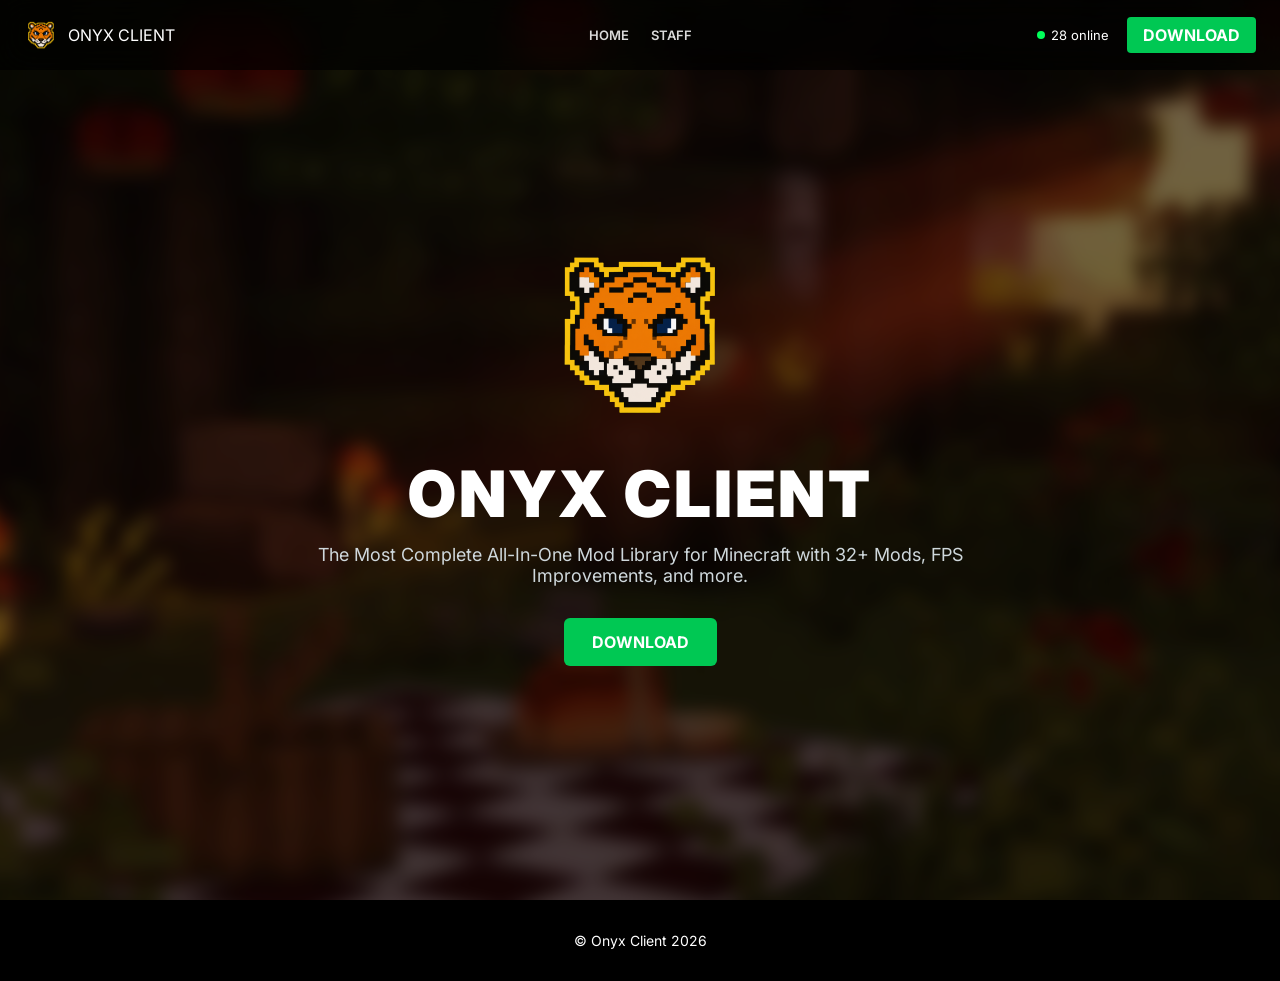
==== index.html @ c6966ba9 "Update index.html" ====
<!DOCTYPE html>
<html lang="en">
<head>
    <meta charset="UTF-8" />
    <meta name="viewport" content="width=device-width, initial-scale=1.0"/>

    <title>ONYX CLIENT</title>

	<link rel="icon" href="/favicon.ico">

    <!-- ✅ FIX: prevent font loading layout shift -->
    <link rel="preconnect" href="https://fonts.googleapis.com">
    <link rel="preconnect" href="https://fonts.gstatic.com" crossorigin>

    <link href="https://fonts.googleapis.com/css2?family=Inter:wght@400;600;700;900&display=swap" rel="stylesheet">
    <link rel="stylesheet" href="style.css" />
</head>
<body>

<header class="topbar">
    <div class="topbar-left">
        <img src="logo.png" class="logo-small-img" alt="Onyx Logo">
        <span class="brand-text">ONYX CLIENT</span>
    </div>

    <nav class="topbar-nav">
        <a href="index.html">HOME</a>
        <a href="staff.html">STAFF</a>
    </nav>

    <div class="topbar-right">
        <div class="online-status">
            <span class="dot"></span>
            <span id="online-count">28 online</span>
        </div>

        <a href="https://mega.gg" class="download-header">
            DOWNLOAD
        </a>
    </div>
</header>

<!-- Burger Menu -->
<div class="burger-menu" id="burgerMenu">
    <a href="index.html">HOME</a>
    <a href="staff.html">STAFF</a>
</div>

<section class="hero">
    <div class="hero-overlay"></div>

    <div class="hero-content">
        <img src="logo.png" class="logo-large-img" alt="Azelux Client Logo">

        <h1>ONYX CLIENT</h1>
        <p class="subtitle">
            The Most Complete All-In-One Mod Library for Minecraft with 32+ Mods, FPS Improvements, and more.
        </p>

        <div class="cta-buttons">
            <a href="https://mega.gg" class="btn download">
                DOWNLOAD
            </a>
        </div>
    </div>
</section>

<script src="script.js"></script>
<footer class="site-footer">
    &copy; Onyx Client 2026
</footer>
</body>
</html>
---- style.css ----
/* ===== RESET ===== */
* {
    margin: 0;
    padding: 0;
    box-sizing: border-box;
}

body {
    font-family: 'Inter', sans-serif;
    background: #000;
    color: #fff;
    overflow-x: hidden;
}

@font-face {
    font-family: "Minecraft";
    src: url("fonts/Minecraft-Regular.otf") format("opentype");
    font-weight: normal;
    font-style: normal;
}

/* ===== HEADER ===== */
.topbar {
    position: fixed;
    top: 0;
    width: 100%;
    height: 70px;
    background: rgba(0, 0, 0, 0.65);
    backdrop-filter: blur(16px);
    -webkit-backdrop-filter: blur(16px);
    display: flex;
    align-items: center;
    padding: 0 24px;
    z-index: 1000;
    justify-content: space-between;
}

/* Left section - logo and brand */
.topbar-left {
    display: flex;
    align-items: center;
    gap: 10px;
    flex: 1;
}

/* Center section - navigation links */
.topbar-nav {
    display: flex;
    gap: 22px;
    justify-content: center;
    flex: 2; /* Takes more space to help centering */
}

.topbar-nav a {
    text-decoration: none;
    color: #fff;
    font-size: 13px;
    font-weight: 600;
    opacity: 0.85;
    white-space: nowrap; /* Prevent text wrapping */
}

.topbar-nav a:hover {
    opacity: 1;
}

/* Right section - online status, download button, menu */
.topbar-right {
    display: flex;
    align-items: center;
    gap: 18px;
    flex: 1;
    justify-content: flex-end;
}

.logo-small-img {
    width: 34px;
    height: 34px;
    display: flex;
    align-items: center;
    justify-content: center;
    font-size: 18px;
}

body.staff-page .hero {
    position: fixed; /* stay behind */
    height: 100%;
    top: 0;
    left: 0;
    width: 100%;
    z-index: 0; /* make sure staff-section is above */
}

body.staff-page .staff-section {
    position: relative;
    z-index: 1; /* above background */
    padding-top: 120px;
}


.online-status {
    display: flex;
    align-items: center;
    gap: 6px;
    font-size: 13px;
}

.dot {
    width: 8px;
    height: 8px;
    background: #00ff5a;
    border-radius: 50%;
}

.download-header {
    background: #00c853;
    border: none;
    color: white;
    font-weight: 700;
    padding: 8px 16px;
    border-radius: 4px;
    cursor: pointer;
    text-decoration: none;
}

.menu-btn {
    font-size: 13px;
    font-weight: 600;
    cursor: pointer;
}

/* ===== HERO ===== */
.hero {
    height: 100vh;
    position: relative; /* ← makes it part of normal flow */
    width: 100%;
    overflow: hidden;
    z-index: 0;
}

.hero::before {
    content: "";
    position: absolute;
    inset: 0;
    background: url("background.png") center / cover no-repeat;
    filter: blur(8px);
    transform: scale(1.1);
    z-index: 0;
}

.hero-overlay {
    position: absolute;
    inset: 0;
    background: rgba(0,0,0,0.55);
    z-index: 1;
}

.hero-content {
    position: relative;
    z-index: 2;
    text-align: center;
    max-width: 800px;
    padding: 0 20px;
    margin: 0 auto;
    height: 100vh;
    display: flex;
    flex-direction: column;
    justify-content: center;
    align-items: center;
}

/* Hide hero content only on staff page */
body.staff-page .hero-content {
    display: none;
}

.logo-large-img {
    width: 200px;
    margin-bottom: 20px;
}

.hero-content h1 {
    font-size: 64px;
    font-weight: 900;
    letter-spacing: 3px;
}

.subtitle {
    margin-top: 12px;
    font-size: 18px;
    color: #cfd8dc;
}

/* ===== CTA ===== */
.cta-buttons {
    margin-top: 32px;
    display: flex;
    justify-content: center;
    gap: 20px;
}

.btn {
    padding: 14px 28px;
    font-size: 16px;
    font-weight: 700;
    border-radius: 6px;
    border: none;
    cursor: pointer;
    text-decoration: none;
    display: inline-block;
}

.btn.download {
    background: #00c853;
    color: white;
}

.btn.config {
    background: #f39c12;
    color: black;
}

/* ===== STAFF SECTION ===== */
.staff-section {
    position: relative;
    z-index: 10; /* Higher z-index to be above hero */
    padding: 120px 24px 60px;
    text-align: center;
    max-width: 1200px;
    margin: 0 auto;
    color: #fff;
    min-height: 100vh;
    display: flex;
    flex-direction: column;
    justify-content: center;
}

.staff-section h2 {
    font-size: 48px;
    font-weight: 900;
    margin-bottom: 40px;
    letter-spacing: 2px;
}

.staff-grid {
    display: grid;
    grid-template-columns: repeat(auto-fit, minmax(180px, 1fr));
    gap: 32px;
}

.staff-card {
    background: rgba(255, 255, 255, 0.05);
    backdrop-filter: blur(12px);
    -webkit-backdrop-filter: blur(12px);
    border-radius: 16px;
    padding: 24px 16px;
    text-align: center;
    transition: transform 0.3s ease, background 0.3s ease, box-shadow 0.3s ease;
    border: 1px solid rgba(255,255,255,0.1);
}

.staff-card:hover {
    transform: translateY(-6px);
    background: rgba(255,255,255,0.08);
    box-shadow: 0 10px 30px rgba(0,0,0,0.3);
}

.staff-card img {
    width: 80px;
    height: 80px;
    border-radius: 50%;
    border: 2px solid rgba(255,255,255,0.3);
    margin-bottom: 12px;
}

.staff-card h3 {
    font-size: 20px;
    font-weight: 700;
    margin-bottom: 4px;
}

.staff-card p {
    font-size: 14px;
    color: #cfd8dc;
}

/* ===== BURGER MENU ===== */
.burger-menu {
    position: fixed;
    top: 70px;
    right: 0;
    width: 260px;
    height: calc(100vh - 70px);
    background: #000;
    display: none;
    flex-direction: column;
    padding: 24px;
    z-index: 1001;
}

.burger-menu a {
    color: white;
    text-decoration: none;
    font-weight: 600;
    margin-bottom: 18px;
    font-size: 14px;
}

.site-footer {
    background-color: #000;      /* Black background */
    color: #fff;                 /* White text */
    text-align: center;          /* Center the text */
    padding: 32px 0;             /* Some vertical spacing */
    font-size: 14px;             /* Small, subtle text */
    position: relative;          /* Ensure it flows naturally */
    z-index: 10;
}


/* ===== RESPONSIVE ===== */
@media (max-width: 1000px) {
    .topbar-nav {
        display: none;
    }
    
    .hero-content h1 {
        font-size: 48px;
    }
    
    .staff-grid {
        grid-template-columns: repeat(auto-fit, minmax(150px, 1fr));
    }
}

@media (max-width: 768px) {
    .hero-content h1 {
        font-size: 36px;
    }
    
    .cta-buttons {
        flex-direction: column;
        gap: 12px;
    }
    
    .staff-section h2 {
        font-size: 36px;
    }
    
    .staff-grid {
        grid-template-columns: 1fr 1fr;
    }
}
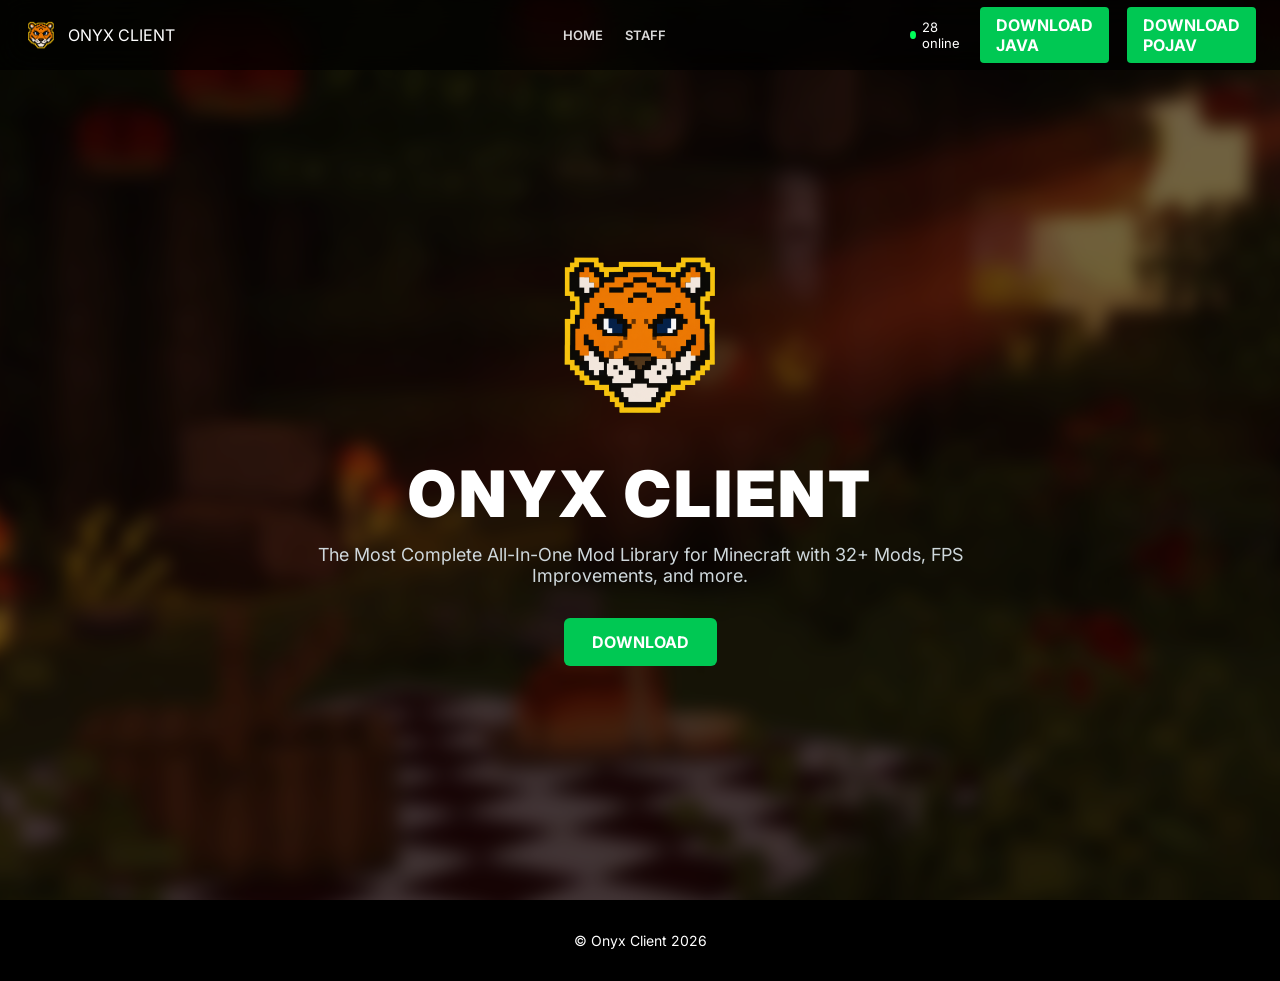
==== commit 9d3e439a: "Update index.html" ====
--- a/index.html
+++ b/index.html
@@ -34,8 +34,11 @@
             <span id="online-count">28 online</span>
         </div>
 
-        <a href="https://mega.gg" class="download-header">
-            DOWNLOAD
+        <a href="https://indisponivel.embreve" class="download-header">
+            DOWNLOAD JAVA
+        </a>
+		 <a href="https://indisponivel.embreve" class="download-header">
+            DOWNLOAD POJAV
         </a>
     </div>
 </header>
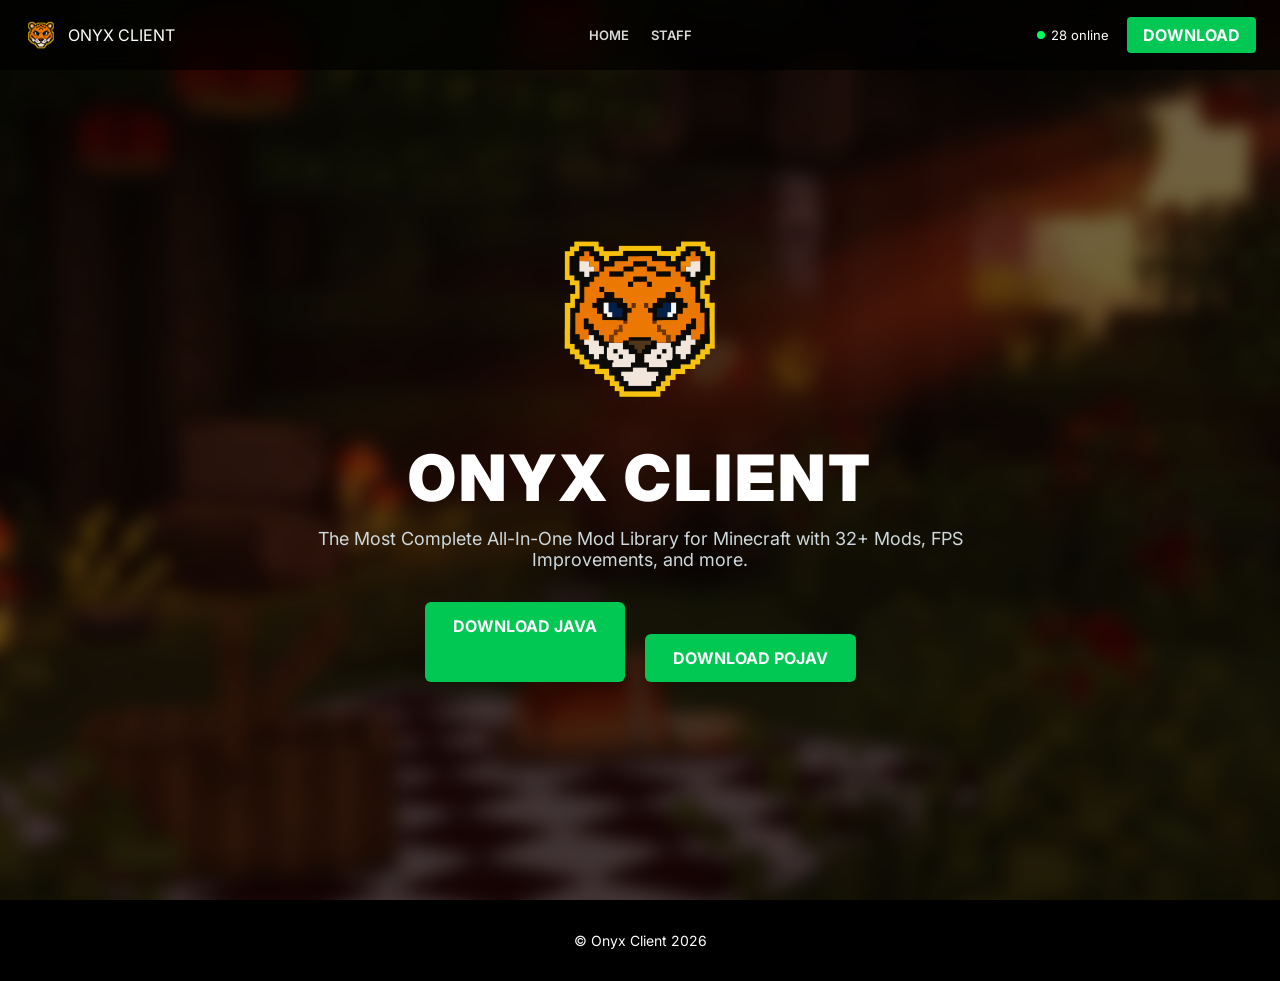
==== commit 5f46bb76: "Update index.html" ====
--- a/index.html
+++ b/index.html
@@ -35,10 +35,7 @@
         </div>
 
         <a href="https://indisponivel.embreve" class="download-header">
-            DOWNLOAD JAVA
-        </a>
-		 <a href="https://indisponivel.embreve" class="download-header">
-            DOWNLOAD POJAV
+            DOWNLOAD
         </a>
     </div>
 </header>
@@ -61,8 +58,12 @@
         </p>
 
         <div class="cta-buttons">
-            <a href="https://mega.gg" class="btn download">
-                DOWNLOAD
+            <a href="https://indisponivel.embreve" class="btn download">
+                DOWNLOAD JAVA
+            </a>
+			<div class="cta-buttons">
+            <a href="https://indisponivel.embreve" class="btn download">
+                DOWNLOAD POJAV
             </a>
         </div>
     </div>
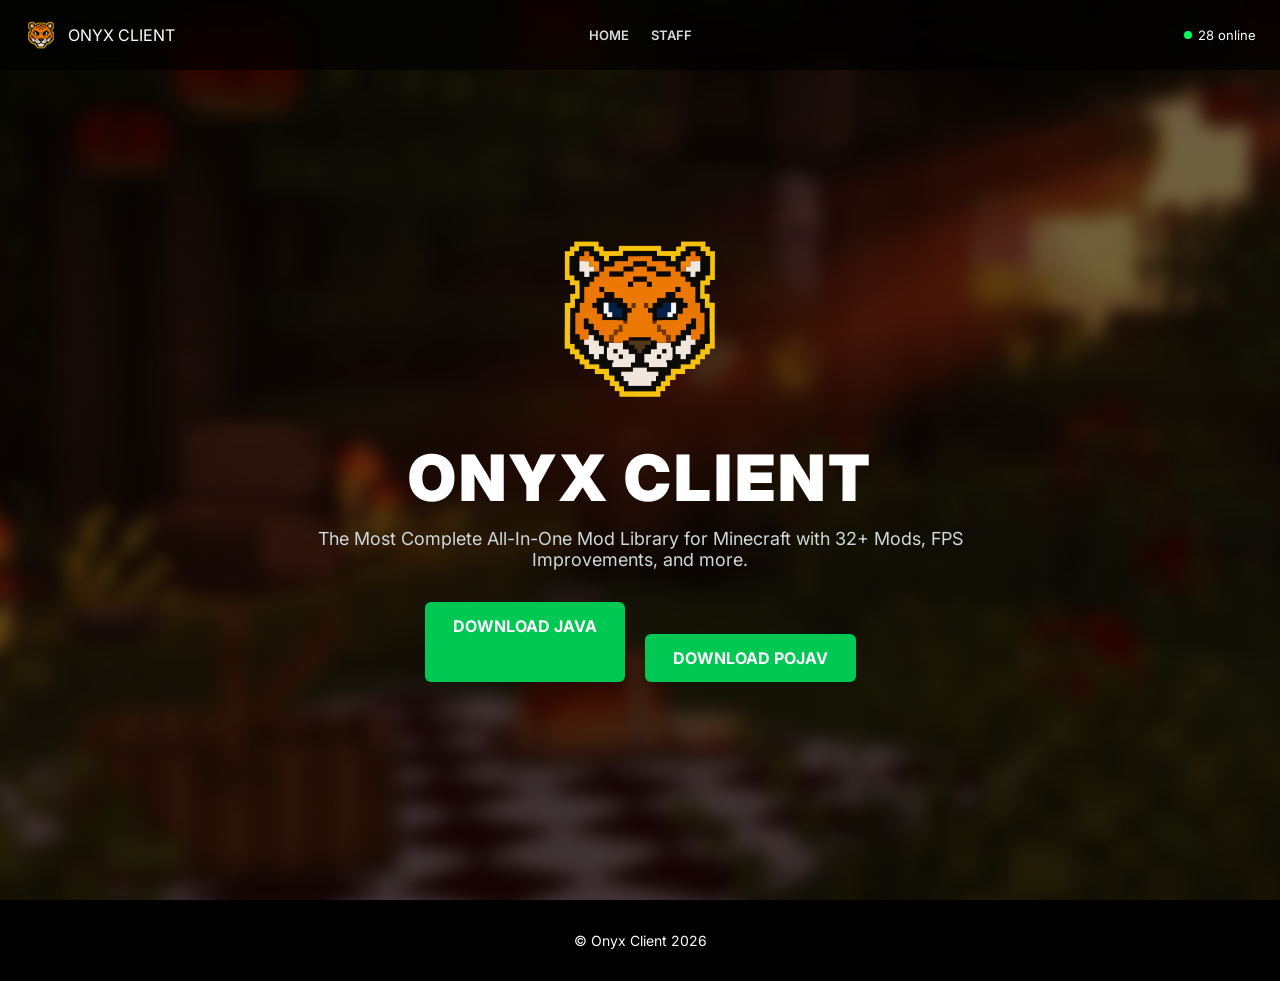
==== commit e36f43e8: "Update index.html" ====
--- a/index.html
+++ b/index.html
@@ -33,10 +33,6 @@
             <span class="dot"></span>
             <span id="online-count">28 online</span>
         </div>
-
-        <a href="https://indisponivel.embreve" class="download-header">
-            DOWNLOAD
-        </a>
     </div>
 </header>
 
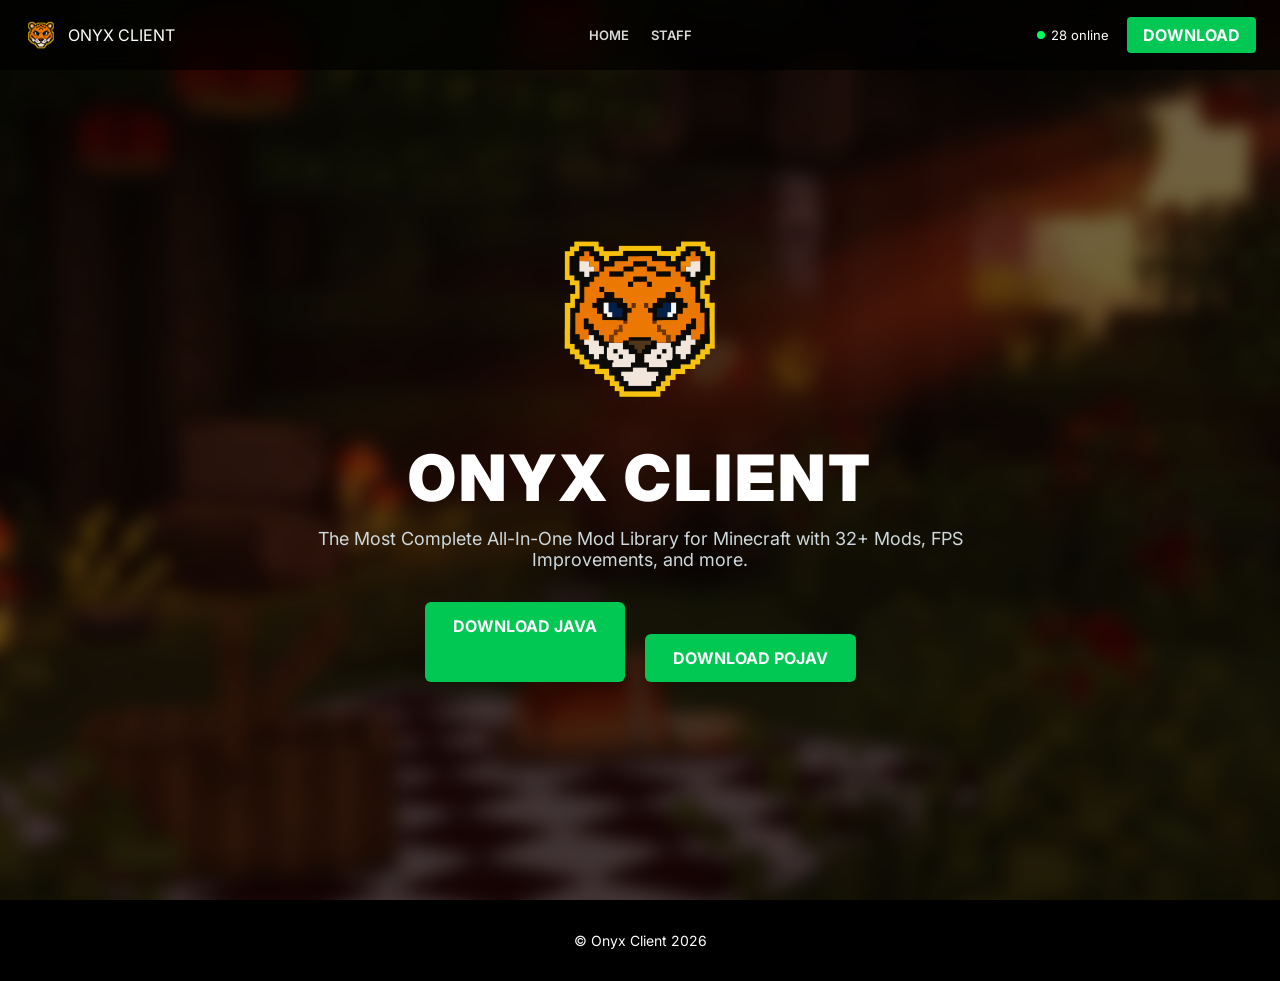
==== commit b377f4d4: "Update index.html" ====
--- a/index.html
+++ b/index.html
@@ -8,7 +8,7 @@
 
 	<link rel="icon" href="/favicon.ico">
 
-    <!-- ✅ FIX: prevent font loading layout shift -->
+    <!-- :white_check_mark: FIX: prevent font loading layout shift -->
     <link rel="preconnect" href="https://fonts.googleapis.com">
     <link rel="preconnect" href="https://fonts.gstatic.com" crossorigin>
 
@@ -33,6 +33,10 @@
             <span class="dot"></span>
             <span id="online-count">28 online</span>
         </div>
+
+        <a href="https://indisponivel.embreve" class="download-header">
+            DOWNLOAD
+        </a>
     </div>
 </header>
 
@@ -61,6 +65,7 @@
             <a href="https://indisponivel.embreve" class="btn download">
                 DOWNLOAD POJAV
             </a>
+				
         </div>
     </div>
 </section>
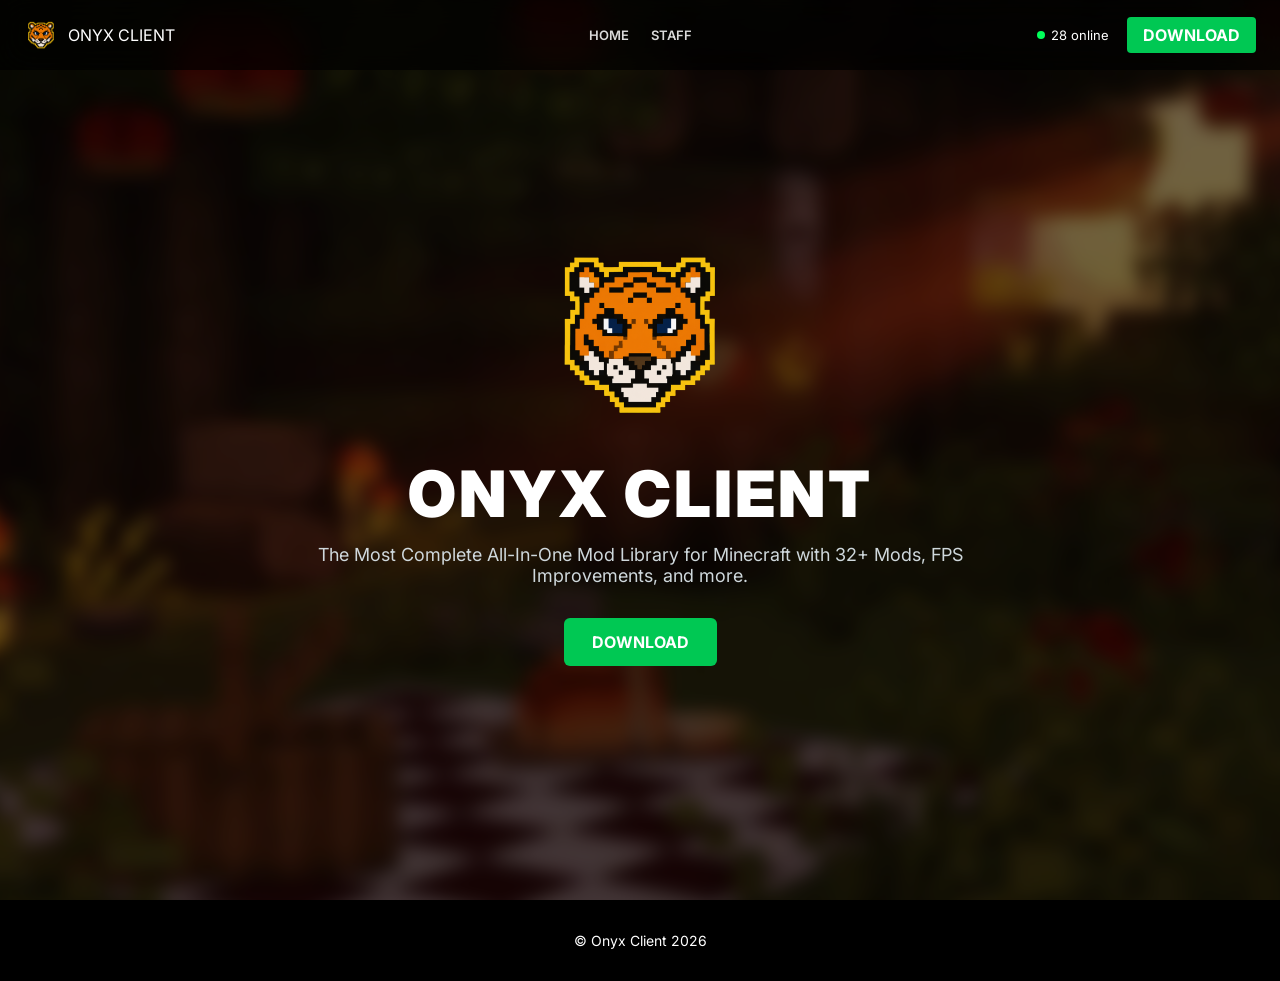
==== commit 883d0ba5: "Update index.html" ====
--- a/index.html
+++ b/index.html
@@ -56,14 +56,10 @@
         <p class="subtitle">
             The Most Complete All-In-One Mod Library for Minecraft with 32+ Mods, FPS Improvements, and more.
         </p>
-
-        <div class="cta-buttons">
-            <a href="https://indisponivel.embreve" class="btn download">
-                DOWNLOAD JAVA
-            </a>
+		
 			<div class="cta-buttons">
             <a href="https://indisponivel.embreve" class="btn download">
-                DOWNLOAD POJAV
+                DOWNLOAD
             </a>
 				
         </div>
